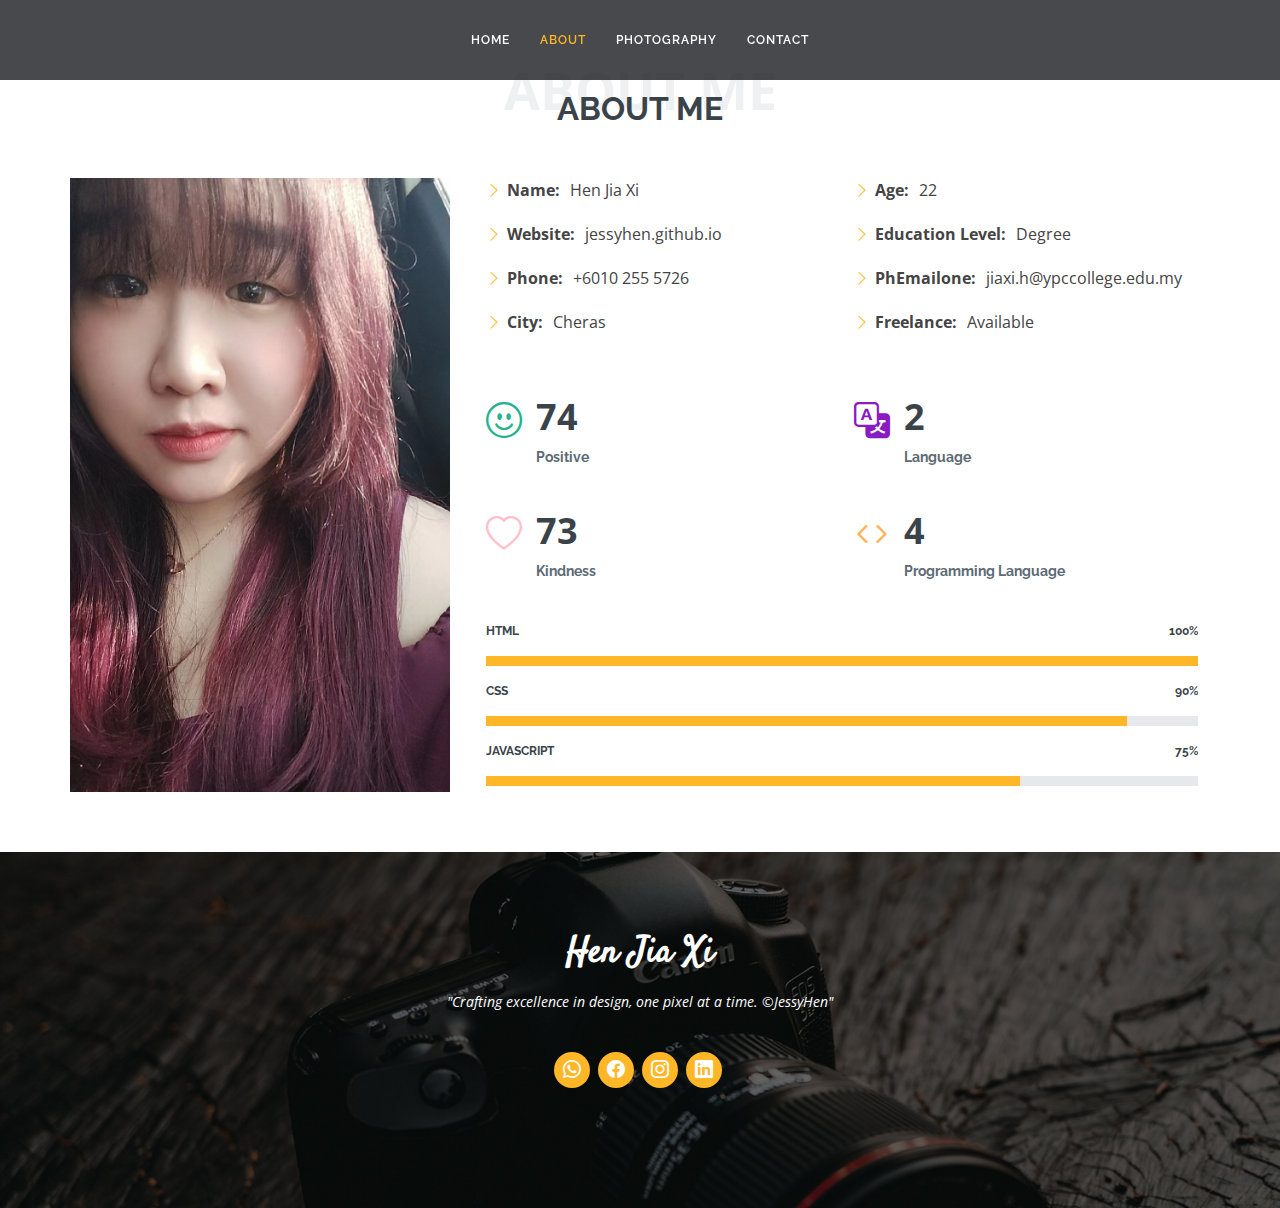
==== aboutme.html @ eaa0ac0f "Add files via upload" ====
<!DOCTYPE html>
<html lang="en">

<head>
  <meta charset="utf-8">
  <meta content="width=device-width, initial-scale=1.0" name="viewport">

  <title>About Me</title>
  <meta content="" name="description">
  <meta content="" name="keywords">

  <link href="assets/img/logo.png" rel="icon">


  <!-- Google Fonts -->
  <link href="https://fonts.googleapis.com/css?family=Open+Sans:300,300i,400,400i,600,600i,700,700i|Raleway:300,300i,400,400i,500,500i,600,600i,700,700i|Satisfy" rel="stylesheet">

  <!-- Vendor CSS Files -->
  <link href="assets/vendor/bootstrap/css/bootstrap.min.css" rel="stylesheet">
  <link href="assets/vendor/bootstrap-icons/bootstrap-icons.css" rel="stylesheet">
  <link href="assets/vendor/boxicons/css/boxicons.min.css" rel="stylesheet">
  <link href="assets/vendor/glightbox/css/glightbox.min.css" rel="stylesheet">
  <link href="assets/vendor/swiper/swiper-bundle.min.css" rel="stylesheet">

  <!-- CSS File -->
  <link href="assets/css/style.css" rel="stylesheet">

  <!-- Google tag (gtag.js) -->
<script async src="https://www.googletagmanager.com/gtag/js?id=G-06YJX89QWQ"></script>
<script>
  window.dataLayer = window.dataLayer || [];
  function gtag(){dataLayer.push(arguments);}
  gtag('js', new Date());

  gtag('config', 'G-06YJX89QWQ');
</script>

</head>

<body>

  <!-- ======= Header ======= -->
  <header id="header" class="fixed-top d-flex justify-content-center align-items-center ">

    <nav id="navbar" class="navbar">
        <ul>
          <li><a class="nav-link scrollto" href="index.html">Home</a></li>
          <li><a class="nav-link scrollto active" href="aboutme.html">About</a></li>
          <li><a class="nav-link scrollto " href="photography.html">Photography</a></li>
          <li><a class="nav-link scrollto" href="contact.html">Contact</a></li>
        </ul>
        <i class="bi bi-list mobile-nav-toggle"></i>
      </nav><!-- .navbar -->

  </header><!-- End Header -->

  <main id="main">

        <!-- ======= About Me Section ======= -->
        <section id="about" class="about">
            <div class="container">
      
              <div class="section-title">
                <span>About Me</span>
                <h2>About Me</h2>
              </div>
      
              <div class="row">
                <div class="image col-lg-4 d-flex align-items-stretch justify-content-center justify-content-lg-start"></div>
                <div class="col-lg-8 d-flex flex-column align-items-stretch">
                  <div class="content ps-lg-4 d-flex flex-column justify-content-center">
                    <div class="row">
                      <div class="col-lg-6">
                        <ul>
                          <li><i class="bi bi-chevron-right"></i> <strong>Name:</strong> <span>Hen Jia Xi</span></li>
                          <li><i class="bi bi-chevron-right"></i> <strong>Website:</strong> <span>jessyhen.github.io</span></li>
                          <li><i class="bi bi-chevron-right"></i> <strong>Phone:</strong> <span>+6010 255 5726</span></li>
                          <li><i class="bi bi-chevron-right"></i> <strong>City:</strong> <span>Cheras</span></li>
                        </ul>
                      </div>
                      <div class="col-lg-6">
                        <ul>
                          <li><i class="bi bi-chevron-right"></i> <strong>Age:</strong> <span>22</span></li>
                          <li><i class="bi bi-chevron-right"></i> <strong>Education Level:</strong> <span>Degree</span></li>
                          <li><i class="bi bi-chevron-right"></i> <strong>PhEmailone:</strong> <span>jiaxi.h@ypccollege.edu.my</span></li>
                          <li><i class="bi bi-chevron-right"></i> <strong>Freelance:</strong> <span>Available</span></li>
                        </ul>
                      </div>
                    </div>
                    <div class="row mt-n4">
                      <div class="col-md-6 mt-5 d-md-flex align-items-md-stretch">
                        <div class="count-box">
                          <i class="bi bi-emoji-smile" style="color: #20b38e;"></i>
                          <span data-purecounter-start="0" data-purecounter-end="100" data-purecounter-duration="1" class="purecounter"></span>
                          <p><strong>Positive</strong></p>
                        </div>
                      </div>
      
                      <div class="col-md-6 mt-5 d-md-flex align-items-md-stretch">
                        <div class="count-box">
                          <i class="bi bi-translate" style="color: #8a1ac2;"></i>
                          <span data-purecounter-start="0" data-purecounter-end="3" data-purecounter-duration="1" class="purecounter"></span>
                          <p><strong>Language</strong> </p>
                        </div>
                      </div>
      
                      <div class="col-md-6 mt-5 d-md-flex align-items-md-stretch">
                        <div class="count-box">
                          <i class="bi bi-heart" style="color: pink"></i>
                          <span data-purecounter-start="0" data-purecounter-end="100" data-purecounter-duration="1" class="purecounter"></span>
                          <p><strong>Kindness</strong></p>
                        </div>
                      </div>
      
                      <div class="col-md-6 mt-5 d-md-flex align-items-md-stretch">
                        <div class="count-box">
                          <i class="bi bi-code" style="color: #ffb459;"></i>
                          <span data-purecounter-start="0" data-purecounter-end="6" data-purecounter-duration="1" class="purecounter"></span>
                          <p><strong>Programming Language</strong> </p>
                        </div>
                      </div>
                    </div>
                  </div><!-- End .content-->
      
                  <div class="skills-content ps-lg-4">
                    <div class="progress">
                      <span class="skill">HTML <i class="val">100%</i></span>
                      <div class="progress-bar-wrap">
                        <div class="progress-bar" role="progressbar" aria-valuenow="100" aria-valuemin="0" aria-valuemax="100"></div>
                      </div>
                    </div>
      
                    <div class="progress">
                      <span class="skill">CSS <i class="val">90%</i></span>
                      <div class="progress-bar-wrap">
                        <div class="progress-bar" role="progressbar" aria-valuenow="90" aria-valuemin="0" aria-valuemax="100"></div>
                      </div>
                    </div>
      
                    <div class="progress">
                      <span class="skill">JavaScript <i class="val">75%</i></span>
                      <div class="progress-bar-wrap">
                        <div class="progress-bar" role="progressbar" aria-valuenow="75" aria-valuemin="0" aria-valuemax="100"></div>
                      </div>
                    </div>
                  </div>
      
                </div>
              </div>
      
            </div>
          </section><!-- End About Me Section -->

  </main><!-- End #main -->

  <!-- ======= Footer ======= -->
  <footer id="footer">
    <div class="container">
      <h3>Hen Jia Xi</h3>
      <p>"Crafting excellence in design, one pixel at a time. ©JessyHen"</p>
      <div class="social-links">
        <a href="https://wa.me/60102555726" class="whatsapp"><i class="bi bi-whatsapp"></i></a>
                      <a href="https://www.facebook.com/jessyhen.02/" class="facebook"><i class="bi bi-facebook"></i></a>
                      <a href="https://www.instagram.com/jessyhen_/" class="instagram"><i class="bi bi-instagram"></i></a>
                      <a href="https://www.linkedin.com/in/jessy-hen-2b196a173/" class="linkedin"><i class="bi bi-linkedin"></i></a>
      </div>
    </div>
  </footer><!-- End Footer -->

  <a href="#" class="back-to-top d-flex align-items-center justify-content-center"><i class="bi bi-arrow-up-short"></i></a>

  <!-- Vendor JS Files -->
  <script src="assets/vendor/purecounter/purecounter_vanilla.js"></script>
  <script src="assets/vendor/bootstrap/js/bootstrap.bundle.min.js"></script>
  <script src="assets/vendor/glightbox/js/glightbox.min.js"></script>
  <script src="assets/vendor/isotope-layout/isotope.pkgd.min.js"></script>
  <script src="assets/vendor/swiper/swiper-bundle.min.js"></script>
  <script src="assets/vendor/waypoints/noframework.waypoints.js"></script>
  <script src="assets/vendor/php-email-form/validate.js"></script>

  <!-- JS File -->
  <script src="assets/js/main.js"></script>

</body>

</html>
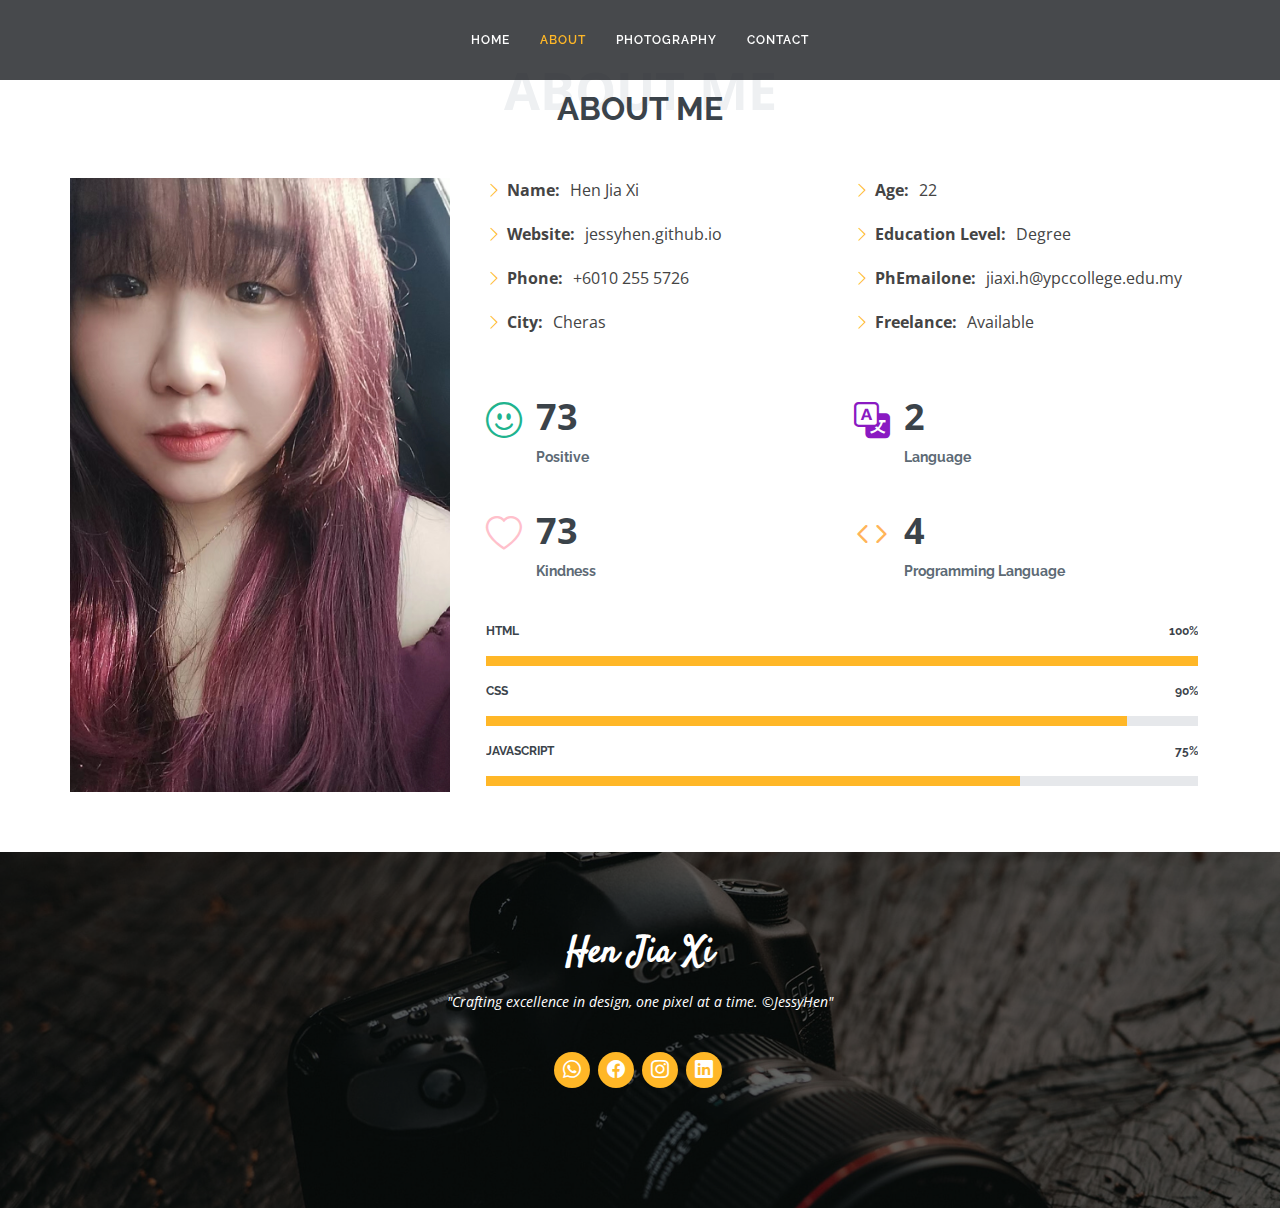
==== commit c1cf3fd4: "Update aboutme.html" ====
--- a/aboutme.html
+++ b/aboutme.html
@@ -6,8 +6,8 @@
   <meta content="width=device-width, initial-scale=1.0" name="viewport">
 
   <title>About Me</title>
-  <meta content="" name="description">
-  <meta content="" name="keywords">
+  <meta content="This a about me of Hen Jia Xi" name="description">
+  <meta content="About Me" name="keywords">
 
   <link href="assets/img/logo.png" rel="icon">
 
@@ -183,4 +183,4 @@
 
 </body>
 
-</html>+</html>
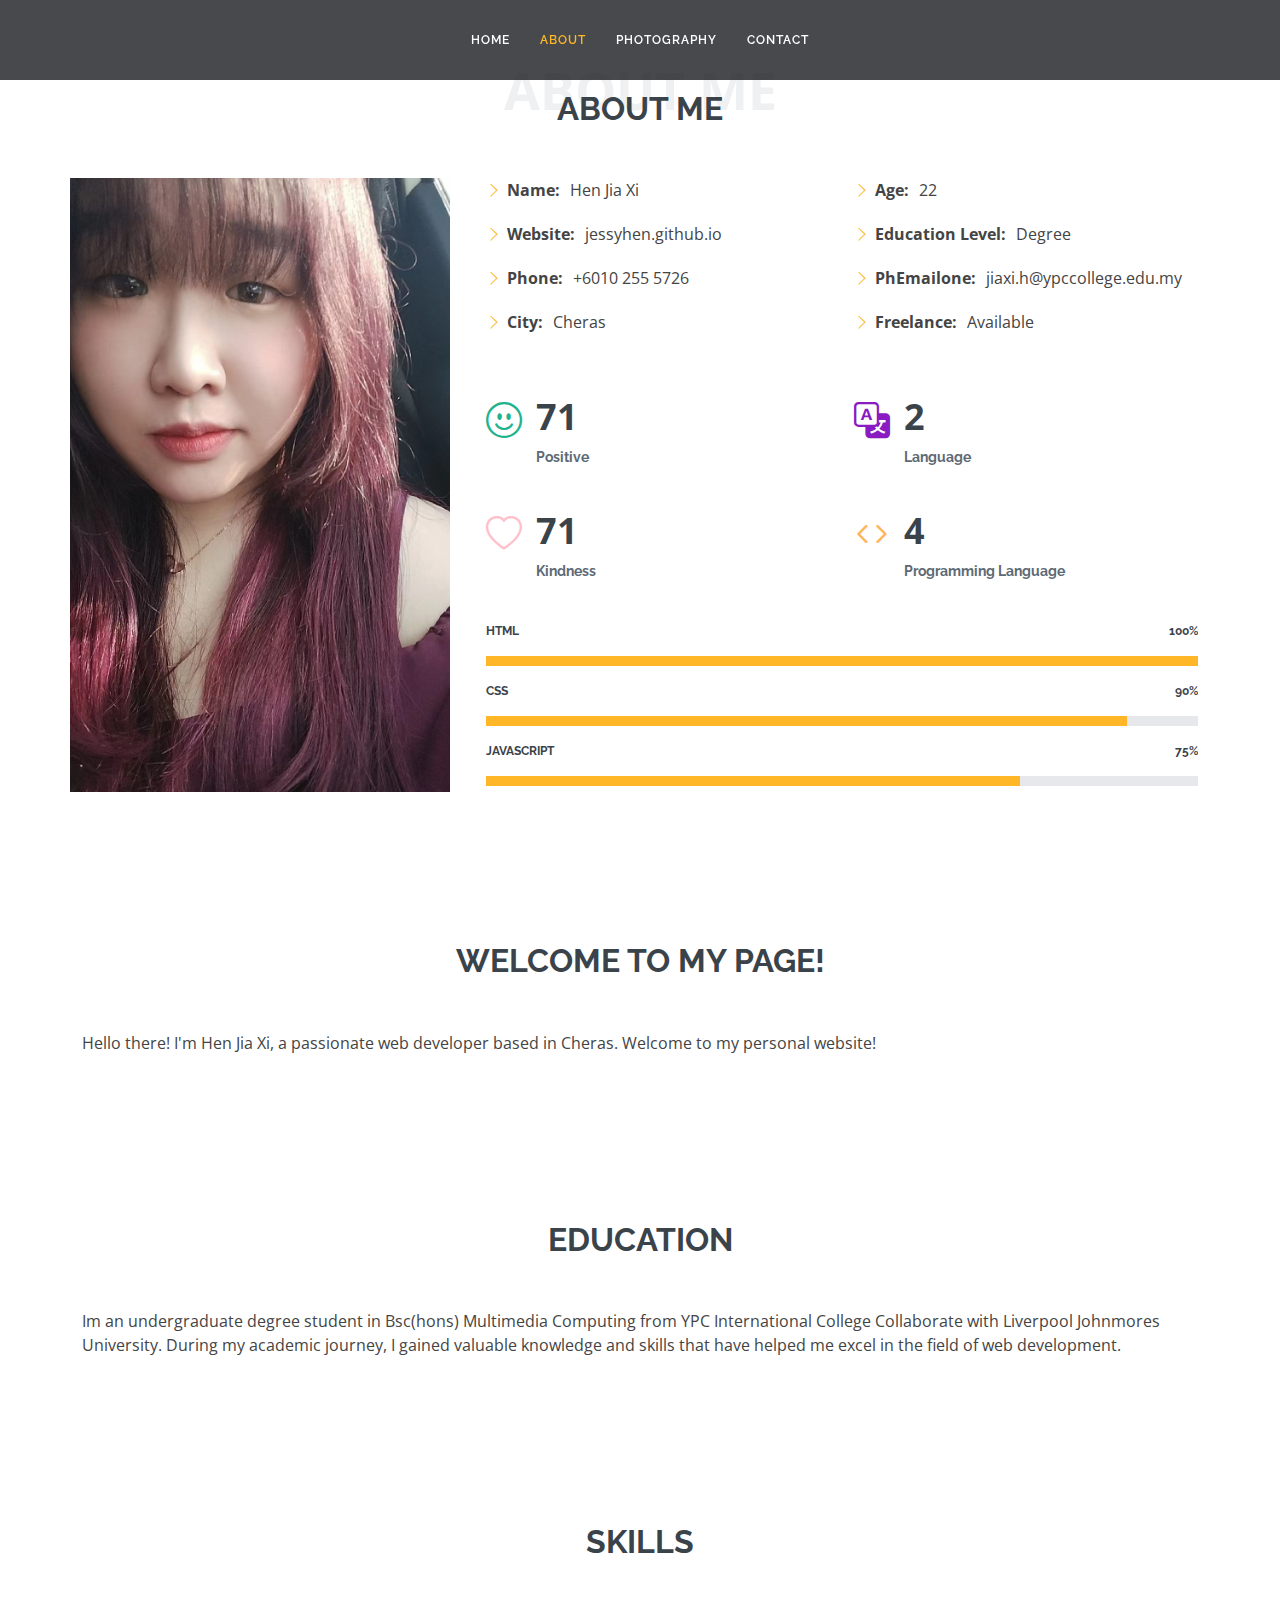
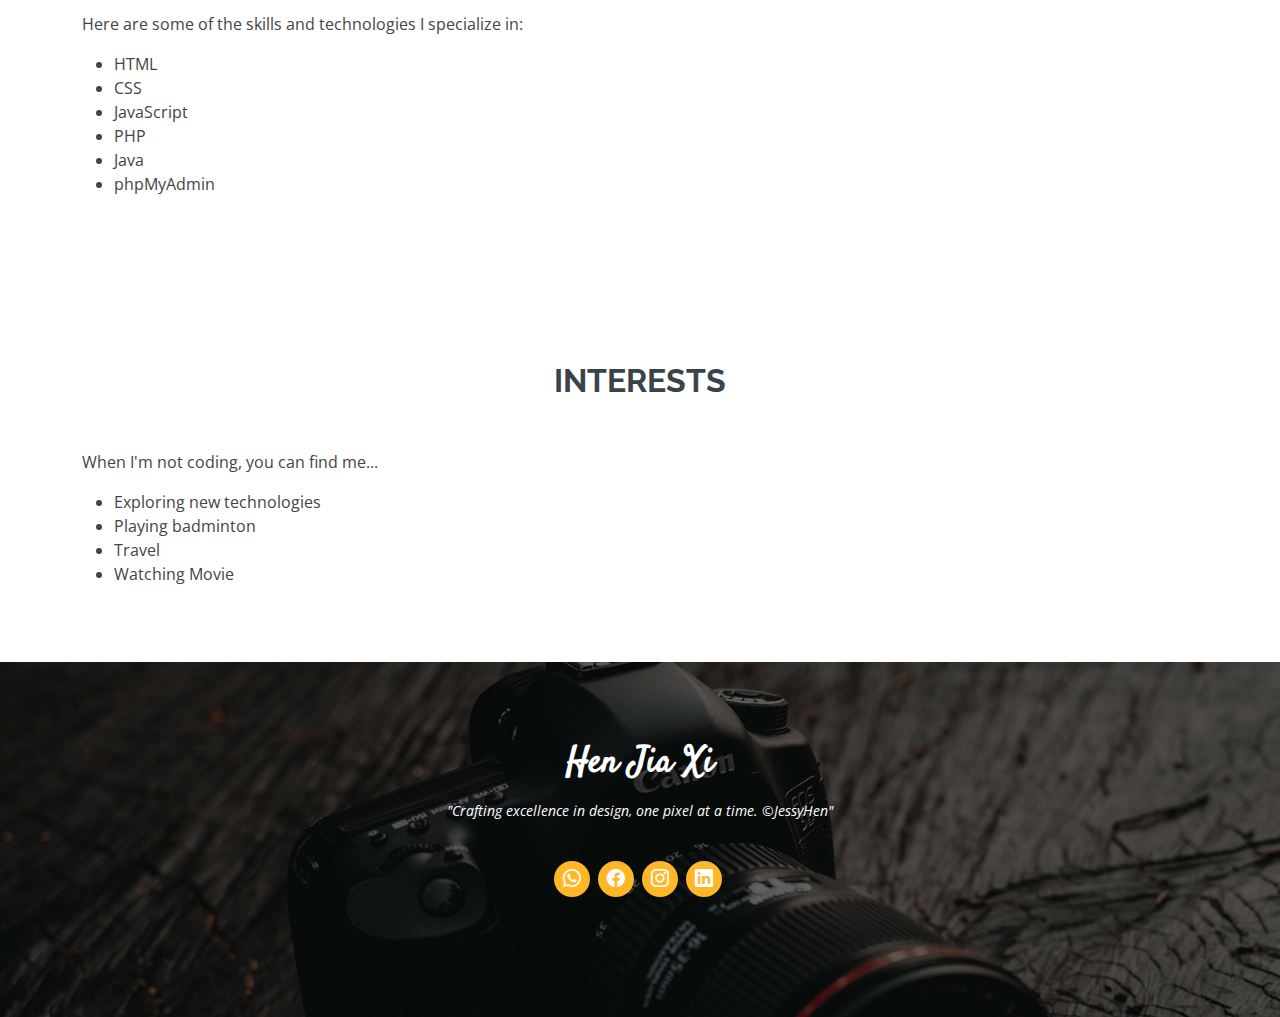
==== commit c9b8bd3a: "Update aboutme.html" ====
--- a/aboutme.html
+++ b/aboutme.html
@@ -150,6 +150,61 @@
       
             </div>
           </section><!-- End About Me Section -->
+
+    <!-- ======= Introduction Section ======= -->
+          <section id="introduction" class="introduction">
+            <div class="container">
+              <div class="section-title">
+                <h2>Welcome to My Page!</h2>
+              </div>
+              <p>Hello there! I'm Hen Jia Xi, a passionate web developer based in Cheras. Welcome to my personal website!</p>
+            </div>
+          </section><!-- End Introduction Section -->
+
+          <!-- ======= Education Section ======= -->
+          <section id="education" class="education">
+            <div class="container">
+              <div class="section-title">
+                <h2>Education</h2>
+              </div>
+              <p>Im an undergraduate  degree student in Bsc(hons) Multimedia Computing from YPC International College Collaborate with Liverpool Johnmores University. During my academic journey, I gained valuable knowledge and skills that have helped me excel in the field of web development.</p>
+            </div>
+          </section>
+
+
+          <section id="skills" class="skills">
+            <div class="container">
+              <div class="section-title">
+                <h2>Skills</h2>
+              </div>
+              <p>Here are some of the skills and technologies I specialize in:</p>
+              <ul>
+                <li>HTML</li>
+                <li>CSS</li>
+                <li>JavaScript</li>
+                <li>PHP</li>
+                <li>Java</li>
+                <li>phpMyAdmin</li>
+              </ul>
+            </div>
+          </section><!-- End Skills Section -->
+
+
+          <!-- ======= Interests Section ======= -->
+          <section id="interests" class="interests">
+            <div class="container">
+              <div class="section-title">
+                <h2>Interests</h2>
+              </div>
+              <p>When I'm not coding, you can find me...</p>
+              <ul>
+                <li>Exploring new technologies</li>
+                <li>Playing badminton</li>
+                <li>Travel</li>
+                <li>Watching Movie</li>
+              </ul>
+            </div>
+          </section>
 
   </main><!-- End #main -->
 
